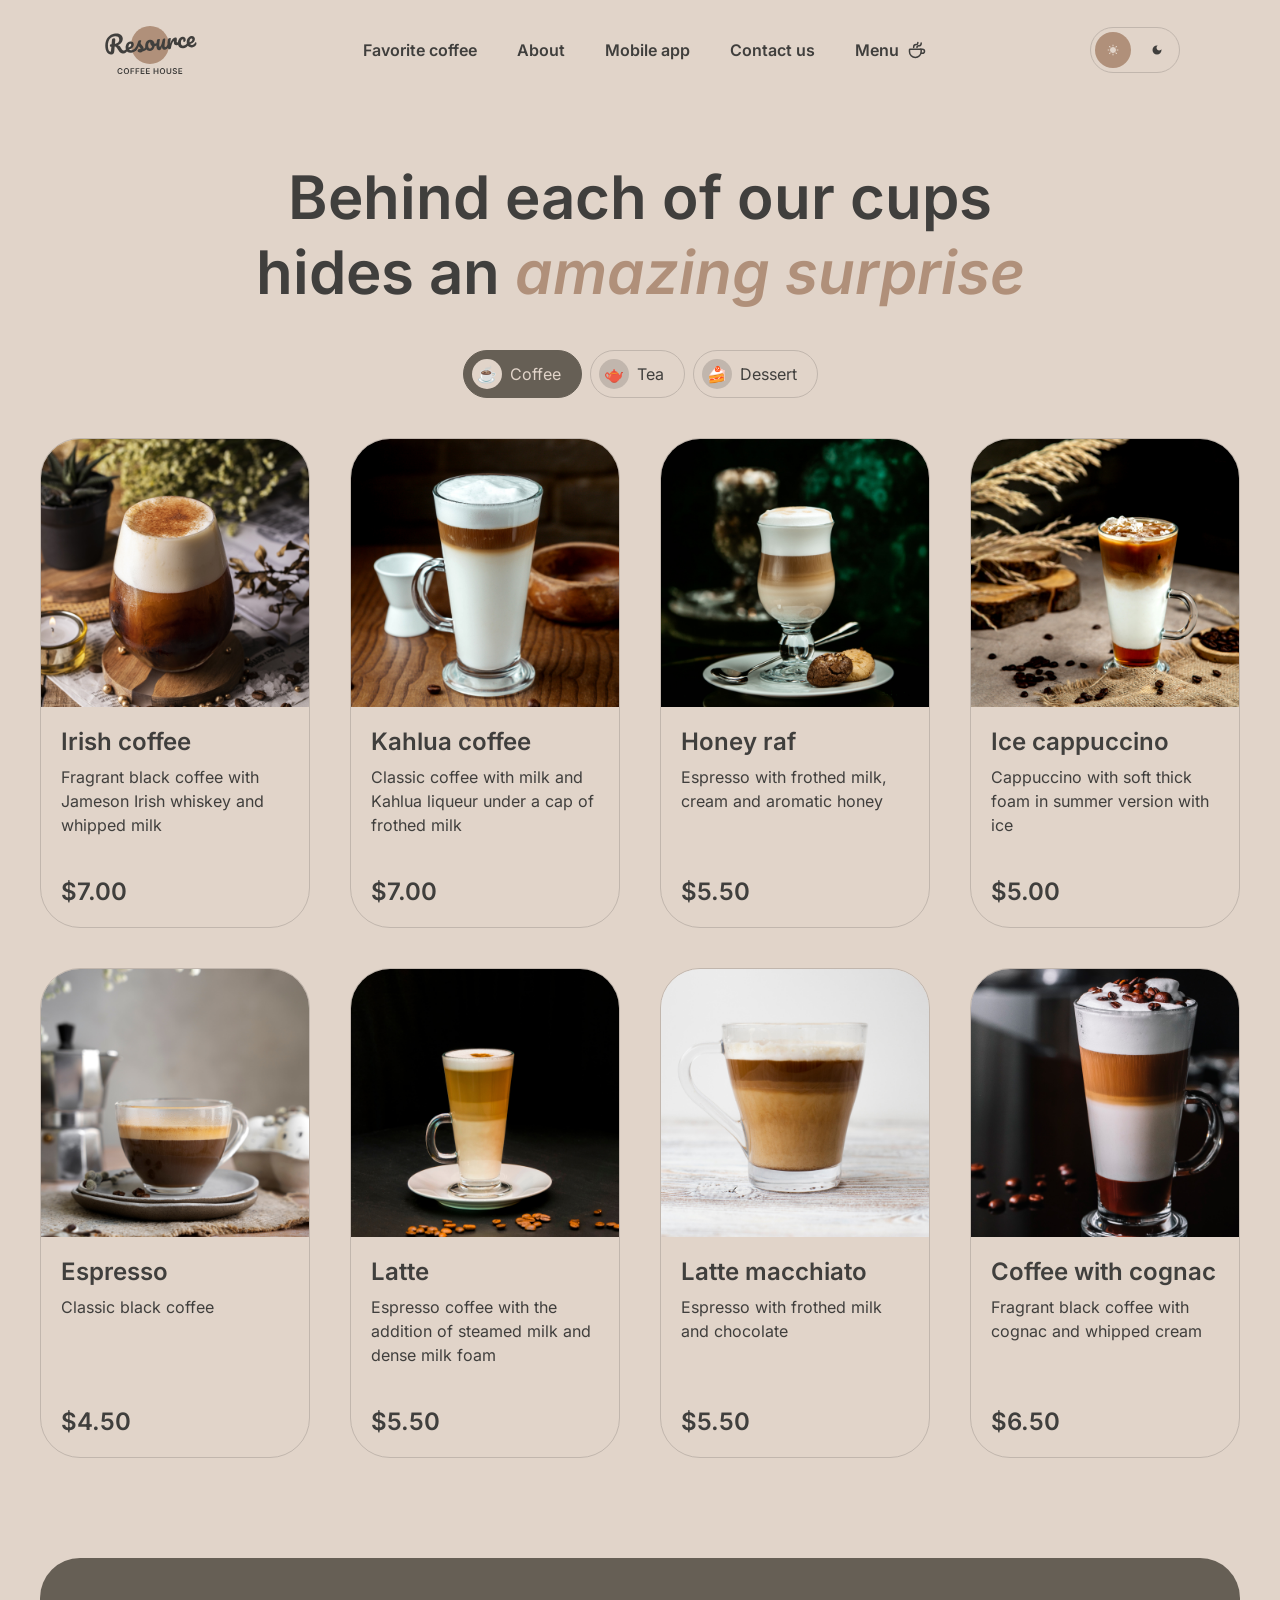
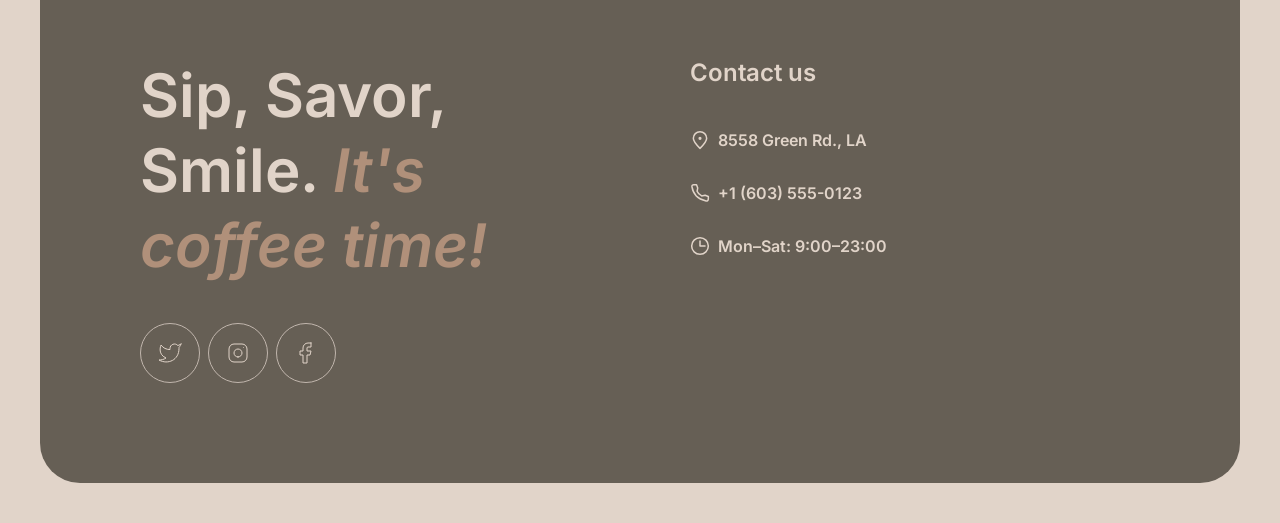
==== catalog.html @ 0e810f61 "feat: add coffee house landing page with light/dark theme Co-Authored-By: Claude Sonnet 5 <noreply@a" ====
<!DOCTYPE html>
<html lang="en" data-theme="light">
<head>
  <meta charset="UTF-8">
  <script>
    (function () {
      try {
        var t = localStorage.getItem("theme");
        if (t !== "light" && t !== "dark") {
          t = window.matchMedia("(prefers-color-scheme: dark)").matches ? "dark" : "light";
        }
        document.documentElement.setAttribute("data-theme", t);
      } catch (e) {}
    })();
  </script>
  <meta name="viewport" content="width=device-width, initial-scale=1">
  <title>Menu — Resource Coffee House</title>
  <meta name="description" content="Browse Resource Coffee House's menu: coffee, tea and desserts.">
  <link rel="icon" type="image/svg+xml" href="assets/icons/logo.svg">
  <link rel="stylesheet" href="css/vendor/modern-normalize.css">
  <link rel="stylesheet" href="css/tokens.css">
  <link rel="stylesheet" href="css/base.css">
  <link rel="stylesheet" href="css/layout.css">
  <link rel="stylesheet" href="css/header.css">
  <link rel="stylesheet" href="css/footer.css">
  <link rel="stylesheet" href="css/catalog.css">
</head>
<body>
  <!-- SHARED HEADER — keep in sync with index.html -->
  <header class="site-header">
    <div class="container header-row">
      <a href="index.html" class="logo">
        <img src="assets/icons/logo.svg" alt="Resource" width="100" height="60">
      </a>

      <nav class="primary-nav" aria-label="Primary">
        <ul class="primary-nav__list">
          <li><a href="index.html#favorite-coffee" class="nav-link">Favorite coffee</a></li>
          <li><a href="index.html#about" class="nav-link">About</a></li>
          <li><a href="index.html#mobile-app" class="nav-link">Mobile app</a></li>
          <li><a href="index.html#contact" class="nav-link">Contact us</a></li>
          <li>
            <a href="catalog.html" class="nav-link">
              Menu
              <svg class="nav-link__icon" viewBox="0 0 20 20" fill="none" aria-hidden="true">
                <path d="M14.1667 9.76667V11.6667C14.1667 14.8883 11.555 17.5 8.33333 17.5C5.11167 17.5 2.5 14.8883 2.5 11.6667V9.76667C2.5 9.4353 2.76863 9.16667 3.1 9.16667H13.5667C13.898 9.16667 14.1667 9.4353 14.1667 9.76667Z" stroke="currentColor" stroke-width="1.5" stroke-linecap="round" stroke-linejoin="round"/>
                <path d="M10 7.5C10 6.66667 10.5952 5.83333 11.7857 5.83333C13.1007 5.83333 14.1667 4.76734 14.1667 3.45238V2.91667" stroke="currentColor" stroke-width="1.5" stroke-linecap="round" stroke-linejoin="round"/>
                <path d="M6.66667 7.5V7.08333C6.66667 5.70262 7.78595 4.58333 9.16667 4.58333C10.0871 4.58333 10.8333 3.83714 10.8333 2.91667V2.5" stroke="currentColor" stroke-width="1.5" stroke-linecap="round" stroke-linejoin="round"/>
                <path d="M13.3333 9.16667H15.4167C16.5673 9.16667 17.5 10.0994 17.5 11.25C17.5 12.4006 16.5673 13.3333 15.4167 13.3333H14.1667" stroke="currentColor" stroke-width="1.5" stroke-linecap="round" stroke-linejoin="round"/>
              </svg>
            </a>
          </li>
        </ul>
      </nav>

      <div class="header-actions">
        <button type="button" id="theme-toggle" class="theme-toggle" aria-pressed="false" aria-label="Switch to dark theme">
          <span class="theme-toggle__icon theme-toggle__icon--sun" aria-hidden="true">
            <svg viewBox="0 0 36 36" fill="none"><path d="M17 10V8C17 7.45 17.45 7 18 7C18.55 7 19 7.45 19 8V10C19 10.55 18.55 11 18 11C17.45 11 17 10.55 17 10ZM24.36 13.05L25.77 11.63C26.16 11.24 26.16 10.61 25.77 10.22C25.38 9.83 24.75 9.83 24.36 10.22L22.95 11.64C22.56 12.03 22.56 12.66 22.95 13.05C23.34 13.44 23.97 13.44 24.36 13.05ZM28 17H26C25.45 17 25 17.45 25 18C25 18.55 25.45 19 26 19H28C28.55 19 29 18.55 29 18C29 17.45 28.55 17 28 17ZM18 25C17.45 25 17 25.45 17 26V28C17 28.55 17.45 29 18 29C18.55 29 19 28.55 19 28V26C19 25.45 18.55 25 18 25ZM11.64 13.05L10.22 11.64C9.83 11.25 9.83 10.61 10.22 10.23C10.61 9.85 11.25 9.84 11.63 10.23L13.04 11.64C13.43 12.03 13.43 12.67 13.04 13.05C12.65 13.43 12.02 13.44 11.64 13.05ZM22.95 22.95C22.56 23.34 22.56 23.98 22.95 24.36L24.36 25.77C24.75 26.16 25.39 26.16 25.77 25.77C26.16 25.38 26.16 24.74 25.77 24.36L24.36 22.95C23.98 22.56 23.34 22.56 22.95 22.95ZM8 19H10C10.55 19 11 18.55 11 18C11 17.45 10.55 17 10 17H8C7.45 17 7 17.45 7 18C7 18.55 7.45 19 8 19ZM11.64 25.78L13.05 24.37C13.44 23.98 13.44 23.34 13.05 22.96C12.66 22.58 12.02 22.57 11.64 22.96L10.23 24.37C9.84 24.76 9.84 25.4 10.23 25.78C10.61 26.17 11.25 26.17 11.64 25.78ZM18 12C14.69 12 12 14.69 12 18C12 21.31 14.69 24 18 24C21.31 24 24 21.31 24 18C24 14.69 21.31 12 18 12Z" fill="currentColor"/></svg>
          </span>
          <span class="theme-toggle__icon theme-toggle__icon--moon" aria-hidden="true">
            <svg viewBox="0 0 36 36" fill="none"><path d="M18 9C13.03 9 9 13.03 9 18C9 22.97 13.03 27 18 27C22.97 27 27 22.97 27 18C27 17.54 26.96 17.08 26.9 16.64C25.92 18.01 24.32 18.9 22.5 18.9C19.52 18.9 17.1 16.48 17.1 13.5C17.1 11.69 17.99 10.08 19.36 9.1C18.92 9.04 18.46 9 18 9Z" fill="currentColor"/></svg>
          </span>
        </button>

        <button type="button" class="burger-button" aria-label="Open menu">
          <svg viewBox="0 0 16 8" fill="none" aria-hidden="true">
            <path d="M0 1H16" stroke="currentColor" stroke-width="1.5"/>
            <path d="M0 7H16" stroke="currentColor" stroke-width="1.5"/>
          </svg>
        </button>
      </div>
    </div>
  </header>
  <!-- /SHARED HEADER -->

  <main>
    <section class="catalog-menu">
      <div class="catalog-menu__container">
        <div class="catalog-offer">
          <h1 class="catalog-offer__heading">Behind each of our cups hides an <span class="accent">amazing surprise</span></h1>

          <div class="tabs" role="tablist" aria-label="Menu categories">
            <button type="button" class="tab is-active" data-category="coffee">
              <span class="tab__icon" aria-hidden="true">☕</span>
              Coffee
            </button>
            <button type="button" class="tab" data-category="tea">
              <span class="tab__icon" aria-hidden="true">🫖</span>
              Tea
            </button>
            <button type="button" class="tab" data-category="dessert">
              <span class="tab__icon" aria-hidden="true">🍰</span>
              Dessert
            </button>
          </div>
        </div>

        <section class="category-panel" id="category-coffee" data-has-more>
          <h2 class="visually-hidden">Coffee menu</h2>
          <div class="category-grid">
            <article class="product-card">
              <img src="assets/images/catalog/coffee/irish-coffee.jpg" alt="Irish coffee in a glass mug topped with whipped cream" class="product-card__image">
              <div class="product-card__body">
                <div>
                  <h3 class="product-card__title">Irish coffee</h3>
                  <p class="product-card__description">Fragrant black coffee with Jameson Irish whiskey and whipped milk</p>
                </div>
                <p class="product-card__price">$7.00</p>
              </div>
            </article>
            <article class="product-card">
              <img src="assets/images/catalog/coffee/kahlua-coffee.jpg" alt="Kahlua coffee in a tall glass with frothed milk" class="product-card__image">
              <div class="product-card__body">
                <div>
                  <h3 class="product-card__title">Kahlua coffee</h3>
                  <p class="product-card__description">Classic coffee with milk and Kahlua liqueur under a cap of frothed milk</p>
                </div>
                <p class="product-card__price">$7.00</p>
              </div>
            </article>
            <article class="product-card">
              <img src="assets/images/catalog/coffee/honey-raf.jpg" alt="Honey raf coffee in a glass cup" class="product-card__image">
              <div class="product-card__body">
                <div>
                  <h3 class="product-card__title">Honey raf</h3>
                  <p class="product-card__description">Espresso with frothed milk, cream and aromatic honey</p>
                </div>
                <p class="product-card__price">$5.50</p>
              </div>
            </article>
            <article class="product-card">
              <img src="assets/images/catalog/coffee/ice-cappuccino.jpg" alt="Ice cappuccino layered in a glass mug" class="product-card__image">
              <div class="product-card__body">
                <div>
                  <h3 class="product-card__title">Ice cappuccino</h3>
                  <p class="product-card__description">Cappuccino with soft thick foam in summer version with ice</p>
                </div>
                <p class="product-card__price">$5.00</p>
              </div>
            </article>
            <article class="product-card">
              <img src="assets/images/catalog/coffee/espresso.jpg" alt="Espresso in a small cup on a saucer" class="product-card__image">
              <div class="product-card__body">
                <div>
                  <h3 class="product-card__title">Espresso</h3>
                  <p class="product-card__description">Classic black coffee</p>
                </div>
                <p class="product-card__price">$4.50</p>
              </div>
            </article>
            <article class="product-card">
              <img src="assets/images/catalog/coffee/latte.jpg" alt="Latte in a glass cup with layered milk foam" class="product-card__image">
              <div class="product-card__body">
                <div>
                  <h3 class="product-card__title">Latte</h3>
                  <p class="product-card__description">Espresso coffee with the addition of steamed milk and dense milk foam</p>
                </div>
                <p class="product-card__price">$5.50</p>
              </div>
            </article>
            <article class="product-card">
              <img src="assets/images/catalog/coffee/latte-macchiato.jpg" alt="Latte macchiato in a tall glass with caramel drizzle" class="product-card__image">
              <div class="product-card__body">
                <div>
                  <h3 class="product-card__title">Latte macchiato</h3>
                  <p class="product-card__description">Espresso with frothed milk and chocolate</p>
                </div>
                <p class="product-card__price">$5.50</p>
              </div>
            </article>
            <article class="product-card">
              <img src="assets/images/catalog/coffee/coffee-with-cognac.jpg" alt="Coffee with cognac topped with whipped cream and coffee beans" class="product-card__image">
              <div class="product-card__body">
                <div>
                  <h3 class="product-card__title">Coffee with cognac</h3>
                  <p class="product-card__description">Fragrant black coffee with cognac and whipped cream</p>
                </div>
                <p class="product-card__price">$6.50</p>
              </div>
            </article>
          </div>
          <button type="button" class="show-more" aria-label="Show more coffee items">
            <svg viewBox="0 0 24 24" fill="none" aria-hidden="true">
              <path d="M4 12a8 8 0 1 1 2.34 5.66M4 12v5M4 12h5" stroke="currentColor" stroke-width="1.5" stroke-linecap="round" stroke-linejoin="round"/>
            </svg>
          </button>
        </section>

        <section class="category-panel" id="category-tea" hidden>
          <h2 class="visually-hidden">Tea menu</h2>
          <div class="category-grid">
            <article class="product-card">
              <img src="assets/images/catalog/tea/moroccan.jpg" alt="Moroccan tea in a glass cup with mint leaves" class="product-card__image">
              <div class="product-card__body">
                <div>
                  <h3 class="product-card__title">Moroccan</h3>
                  <p class="product-card__description">Fragrant black tea with the addition of tangerine, cinnamon, honey, lemon and mint</p>
                </div>
                <p class="product-card__price">$4.50</p>
              </div>
            </article>
            <article class="product-card">
              <img src="assets/images/catalog/tea/ginger.jpg" alt="Ginger tea in a glass cup with lemon slices" class="product-card__image">
              <div class="product-card__body">
                <div>
                  <h3 class="product-card__title">Ginger</h3>
                  <p class="product-card__description">Original black tea with fresh ginger, lemon and honey</p>
                </div>
                <p class="product-card__price">$5.00</p>
              </div>
            </article>
            <article class="product-card">
              <img src="assets/images/catalog/tea/cranberry.jpg" alt="Cranberry tea in a glass cup with fresh cranberries" class="product-card__image">
              <div class="product-card__body">
                <div>
                  <h3 class="product-card__title">Cranberry</h3>
                  <p class="product-card__description">Invigorating black tea with cranberry and honey</p>
                </div>
                <p class="product-card__price">$5.00</p>
              </div>
            </article>
            <article class="product-card">
              <img src="assets/images/catalog/tea/sea-buckthorn.jpg" alt="Sea buckthorn tea in a glass cup" class="product-card__image">
              <div class="product-card__body">
                <div>
                  <h3 class="product-card__title">Sea buckthorn</h3>
                  <p class="product-card__description">Toning sweet black tea with sea buckthorn, fresh thyme and cinnamon</p>
                </div>
                <p class="product-card__price">$5.50</p>
              </div>
            </article>
          </div>
        </section>

        <section class="category-panel" id="category-dessert" hidden data-has-more>
          <h2 class="visually-hidden">Dessert menu</h2>
          <div class="category-grid">
            <article class="product-card">
              <img src="assets/images/catalog/dessert/marble-cheesecake.jpg" alt="Slice of marble cheesecake on a plate" class="product-card__image">
              <div class="product-card__body">
                <div>
                  <h3 class="product-card__title">Marble cheesecake</h3>
                  <p class="product-card__description">Philadelphia cheese with lemon zest on a light sponge cake and red currant jam</p>
                </div>
                <p class="product-card__price">$3.50</p>
              </div>
            </article>
            <article class="product-card">
              <img src="assets/images/catalog/dessert/red-velvet.jpg" alt="Slice of red velvet layer cake" class="product-card__image">
              <div class="product-card__body">
                <div>
                  <h3 class="product-card__title">Red velvet</h3>
                  <p class="product-card__description">Layer cake with cream cheese frosting</p>
                </div>
                <p class="product-card__price">$4.00</p>
              </div>
            </article>
            <article class="product-card">
              <img src="assets/images/catalog/dessert/cheesecakes.jpg" alt="Cottage cheese pancakes with berries" class="product-card__image">
              <div class="product-card__body">
                <div>
                  <h3 class="product-card__title">Cheesecakes</h3>
                  <p class="product-card__description">Soft cottage cheese pancakes with sour cream and fresh berries and sprinkled with powdered sugar</p>
                </div>
                <p class="product-card__price">$4.50</p>
              </div>
            </article>
            <article class="product-card">
              <img src="assets/images/catalog/dessert/creme-brulee.jpg" alt="Creme brulee in a caramel basket with wild berries" class="product-card__image">
              <div class="product-card__body">
                <div>
                  <h3 class="product-card__title">Creme brulee</h3>
                  <p class="product-card__description">Delicate creamy dessert in a caramel basket with wild berries</p>
                </div>
                <p class="product-card__price">$4.00</p>
              </div>
            </article>
            <article class="product-card">
              <img src="assets/images/catalog/dessert/pancakes.jpg" alt="Pancakes with strawberry jam and fresh strawberries" class="product-card__image">
              <div class="product-card__body">
                <div>
                  <h3 class="product-card__title">Pancakes</h3>
                  <p class="product-card__description">Tender pancakes with strawberry jam and fresh strawberries</p>
                </div>
                <p class="product-card__price">$4.50</p>
              </div>
            </article>
            <article class="product-card">
              <img src="assets/images/catalog/dessert/honey-cake.jpg" alt="Slice of honey cake with custard layers" class="product-card__image">
              <div class="product-card__body">
                <div>
                  <h3 class="product-card__title">Honey cake</h3>
                  <p class="product-card__description">Classic honey cake with delicate custard</p>
                </div>
                <p class="product-card__price">$4.50</p>
              </div>
            </article>
            <article class="product-card">
              <img src="assets/images/catalog/dessert/chocolate-cake.jpg" alt="Slice of chocolate cake with nuts and dried apricots" class="product-card__image">
              <div class="product-card__body">
                <div>
                  <h3 class="product-card__title">Chocolate cake</h3>
                  <p class="product-card__description">Cake with hot chocolate filling and nuts with dried apricots</p>
                </div>
                <p class="product-card__price">$5.50</p>
              </div>
            </article>
            <article class="product-card">
              <img src="assets/images/catalog/dessert/black-forest.jpg" alt="Slice of Black Forest cake with cherries" class="product-card__image">
              <div class="product-card__body">
                <div>
                  <h3 class="product-card__title">Black forest</h3>
                  <p class="product-card__description">A combination of thin sponge cake with cherry jam and light chocolate mousse</p>
                </div>
                <p class="product-card__price">$6.50</p>
              </div>
            </article>
          </div>
          <button type="button" class="show-more" aria-label="Show more dessert items">
            <svg viewBox="0 0 24 24" fill="none" aria-hidden="true">
              <path d="M4 12a8 8 0 1 1 2.34 5.66M4 12v5M4 12h5" stroke="currentColor" stroke-width="1.5" stroke-linecap="round" stroke-linejoin="round"/>
            </svg>
          </button>
        </section>
      </div>
    </section>
  </main>

  <!-- SHARED FOOTER — keep in sync with index.html -->
  <footer class="site-footer" id="contact">
    <div class="footer-card">
      <div class="footer-offer">
        <h2 class="footer-heading">Sip, Savor, Smile. <span class="accent">It's coffee time!</span></h2>
        <div class="footer-socials">
          <a href="https://twitter.com/" target="_blank" rel="noopener noreferrer" class="social-icon" aria-label="Twitter (opens in a new tab)">
            <img src="assets/icons/social/twitter.svg" alt="" aria-hidden="true">
          </a>
          <a href="https://instagram.com/" target="_blank" rel="noopener noreferrer" class="social-icon" aria-label="Instagram (opens in a new tab)">
            <img src="assets/icons/social/instagram.svg" alt="" aria-hidden="true">
          </a>
          <a href="https://facebook.com/" target="_blank" rel="noopener noreferrer" class="social-icon" aria-label="Facebook (opens in a new tab)">
            <img src="assets/icons/social/facebook.svg" alt="" aria-hidden="true">
          </a>
        </div>
      </div>
      <div class="footer-contacts">
        <h3 class="footer-subheading">Contact us</h3>
        <div class="contact-list">
          <a href="https://www.google.com/maps/search/?api=1&query=8558+Green+Rd,+Los+Angeles,+CA" target="_blank" rel="noopener noreferrer" class="contact-link" aria-label="8558 Green Rd., LA (opens in a map in a new tab)">
            <img src="assets/icons/contact/pin.svg" alt="" aria-hidden="true">
            8558 Green Rd., LA
          </a>
          <a href="tel:+16035550123" class="contact-link">
            <img src="assets/icons/contact/phone.svg" alt="" aria-hidden="true">
            +1 (603) 555-0123
          </a>
          <span class="contact-link">
            <img src="assets/icons/contact/clock.svg" alt="" aria-hidden="true">
            Mon–Sat: 9:00–23:00
          </span>
        </div>
      </div>
    </div>
  </footer>
  <!-- /SHARED FOOTER -->

  <script src="js/theme-toggle.js" defer></script>
</body>
</html>
---- css/tokens.css ----
/* Design tokens pulled from Figma "Colors", "Colors [Dark]", "Typography", "Links & Buttons" pages */

:root,
[data-theme="light"] {
  --color-bg-page: #e1d4c9;
  --color-bg-surface: #665f55;
  --color-bg-overlay: rgba(64, 63, 61, 0.8);
  --color-text-primary: #403f3d;
  --color-text-inverse: #e1d4c9;
  --color-text-accent: #b0907a;
  --color-border-primary: #c1b6ad;
  --color-border-inverse: #665f55;
}

[data-theme="dark"] {
  --color-bg-page: #292826;
  --color-bg-surface: #403f3d;
  --color-bg-overlay: rgba(41, 40, 38, 0.8);
  --color-text-primary: #e1d4c9;
  --color-text-inverse: #e1d4c9;
  --color-text-accent: #b0907a;
  --color-border-primary: #665f55;
  --color-border-inverse: #c1b6ad;
}

:root {
  /* theme-invariant */
  --color-focus-ring: #b0907a;

  /* type */
  --font-family: "Inter", sans-serif;
  --fs-h1: 72px;
  --lh-h1: 1.05;
  --fs-h2: 60px;
  --lh-h2: 1.25;
  --fs-h3: 24px;
  --lh-h3: 1.25;
  --fs-body: 16px;
  --lh-body: 1.5;
  --fs-caption: 10px;
  --lh-caption: 1.4;
  --fs-action: 16px;
  --lh-action: 1.5;
  --fw-regular: 400;
  --fw-semibold: 600;

  /* spacing */
  --space-2xs: 8px;
  --space-xs: 20px;
  --space-sm: 40px;
  --space-md: 60px;
  --space-lg: 100px;

  /* radius */
  --radius-card: 40px;
  --radius-photo: 20px;
  --radius-pill: 999px;

  /* motion */
  --transition-fast: 150ms ease;
  --transition-theme: 200ms ease-out;
}
---- css/base.css ----
@font-face {
  font-family: "Inter";
  font-style: normal;
  font-weight: 400;
  font-display: swap;
  src: url("../assets/fonts/Inter-Regular.woff2") format("woff2");
}

@font-face {
  font-family: "Inter";
  font-style: normal;
  font-weight: 600;
  font-display: swap;
  src: url("../assets/fonts/Inter-SemiBold.woff2") format("woff2");
}

@font-face {
  font-family: "Inter";
  font-style: italic;
  font-weight: 600;
  font-display: swap;
  src: url("../assets/fonts/Inter-SemiBoldItalic.woff2") format("woff2");
}

*,
*::before,
*::after {
  box-sizing: border-box;
}

html {
  scroll-behavior: smooth;
  scroll-padding-top: 100px;
}

body {
  font-family: var(--font-family);
  font-size: var(--fs-body);
  line-height: var(--lh-body);
  font-weight: var(--fw-regular);
  color: var(--color-text-primary);
  background-color: var(--color-bg-page);
}

img {
  display: block;
  max-width: 100%;
}

a {
  color: inherit;
  text-decoration: none;
}

button {
  font: inherit;
  color: inherit;
  background: none;
  border: none;
  cursor: pointer;
  padding: 0;
}

h1,
h2,
h3 {
  font-weight: var(--fw-semibold);
  margin: 0;
}

h1 {
  font-size: var(--fs-h1);
  line-height: var(--lh-h1);
}

h2 {
  font-size: var(--fs-h2);
  line-height: var(--lh-h2);
}

h3 {
  font-size: var(--fs-h3);
  line-height: var(--lh-h3);
}

p {
  margin: 0;
}

ul {
  margin: 0;
  padding: 0;
  list-style: none;
}

.accent {
  font-style: italic;
  color: var(--color-text-accent);
}

.visually-hidden {
  position: absolute;
  width: 1px;
  height: 1px;
  padding: 0;
  margin: -1px;
  overflow: hidden;
  clip: rect(0, 0, 0, 0);
  white-space: nowrap;
  border: 0;
}

:focus-visible {
  outline: 2px solid var(--color-focus-ring);
  outline-offset: 2px;
}

:focus:not(:focus-visible) {
  outline: none;
}
---- css/layout.css ----
.container {
  max-width: 1440px;
  margin-inline: auto;
  padding-inline: var(--space-lg);
}

@media (max-width: 768px) {
  .container {
    padding-inline: var(--space-sm);
  }
}

@media (max-width: 600px) {
  .container {
    padding-inline: var(--space-xs);
  }
}

main {
  display: block;
  overflow-x: clip;
}
---- css/header.css ----
.site-header {
  padding-block: var(--space-xs);
  background-color: var(--color-bg-page);
  position: sticky;
  top: 0;
  z-index: 10;
}

.header-row {
  display: flex;
  align-items: center;
  justify-content: space-between;
  gap: var(--space-xs);
}

.logo {
  display: block;
  flex-shrink: 0;
  width: 100px;
  height: 60px;
  transition: opacity var(--transition-fast);
}

.logo:hover {
  opacity: 0.8;
}

.primary-nav {
  flex: 1 0 0;
  display: flex;
  justify-content: center;
}

.primary-nav__list {
  display: flex;
  align-items: center;
  gap: var(--space-sm);
}

.nav-link {
  position: relative;
  display: inline-flex;
  align-items: center;
  gap: var(--space-2xs);
  font-size: var(--fs-action);
  line-height: var(--lh-action);
  font-weight: var(--fw-semibold);
  padding-block: var(--space-2xs);
}

.nav-link::after {
  content: "";
  position: absolute;
  left: 0;
  bottom: 0;
  width: 100%;
  height: 1px;
  background-color: currentColor;
  transform: scaleX(0);
  transform-origin: left;
  transition: transform var(--transition-fast);
}

.nav-link:hover::after,
.nav-link:focus-visible::after {
  transform: scaleX(1);
}

.nav-link__icon {
  width: 20px;
  height: 20px;
}

.header-actions {
  display: flex;
  align-items: center;
  gap: var(--space-xs);
  flex-shrink: 0;
}

.theme-toggle {
  display: flex;
  align-items: center;
  gap: var(--space-2xs);
  padding: 4px;
  border: 1px solid var(--color-border-primary);
  border-radius: var(--radius-pill);
}

.theme-toggle__icon {
  display: flex;
  align-items: center;
  justify-content: center;
  width: 36px;
  height: 36px;
  border-radius: 50%;
  color: var(--color-text-primary);
  transition: background-color var(--transition-theme), color var(--transition-theme);
}

.theme-toggle__icon svg {
  width: 18px;
  height: 18px;
}

.theme-toggle__icon--sun {
  background-color: var(--color-text-accent);
  color: var(--color-text-inverse);
}

[data-theme="dark"] .theme-toggle__icon--sun {
  background-color: transparent;
  color: var(--color-text-primary);
}

[data-theme="dark"] .theme-toggle__icon--moon {
  background-color: var(--color-text-accent);
  color: var(--color-bg-page);
}

.burger-button {
  display: none;
  align-items: center;
  justify-content: center;
  width: 44px;
  height: 44px;
  border: 1px solid var(--color-border-inverse);
  border-radius: 50%;
  flex-shrink: 0;
}

.burger-button svg {
  width: 16px;
  height: 8px;
}

@media (max-width: 768px) {
  .primary-nav {
    display: none;
  }

  .burger-button {
    display: flex;
  }
}
---- css/footer.css ----
.site-footer {
  padding-inline: var(--space-sm);
  padding-block: var(--space-sm);
}

.footer-card {
  max-width: 1360px;
  margin-inline: auto;
  background-color: var(--color-bg-surface);
  border-radius: var(--radius-card);
  padding: var(--space-lg);
  display: flex;
  gap: var(--space-lg);
  color: var(--color-text-inverse);
  transition: background-color var(--transition-theme);
}

.footer-offer,
.footer-contacts {
  flex: 1 0 0;
  min-width: 0;
  display: flex;
  flex-direction: column;
  gap: var(--space-sm);
}

.footer-heading {
  font-size: var(--fs-h2);
  line-height: var(--lh-h2);
  color: var(--color-text-inverse);
}

.footer-socials {
  display: flex;
  gap: var(--space-2xs);
}

.social-icon {
  display: flex;
  align-items: center;
  justify-content: center;
  width: 60px;
  height: 60px;
  border-radius: 50%;
  border: 1px solid var(--color-border-primary);
  transition: background-color var(--transition-fast), border-color var(--transition-fast);
}

.social-icon:hover,
.social-icon:focus-visible {
  background-color: rgba(225, 212, 201, 0.15);
  border-color: var(--color-text-inverse);
}

.social-icon img {
  width: 24px;
  height: 24px;
}

.footer-subheading {
  font-size: var(--fs-h3);
  line-height: var(--lh-h3);
}

.contact-list {
  display: flex;
  flex-direction: column;
  gap: var(--space-xs);
}

.contact-link {
  display: inline-flex;
  align-items: center;
  gap: var(--space-2xs);
  font-size: var(--fs-action);
  line-height: var(--lh-action);
  font-weight: var(--fw-semibold);
  padding-bottom: var(--space-2xs);
  border-bottom: 1px solid transparent;
  transition: border-color var(--transition-fast);
}

.contact-link:hover,
.contact-link:focus-visible {
  border-bottom-color: currentColor;
}

.contact-link img {
  width: 20px;
  height: 20px;
}

@media (max-width: 768px) {
  .site-footer {
    padding-inline: var(--space-xs);
  }

  .footer-card {
    padding: var(--space-sm);
    gap: var(--space-sm);
  }
}

@media (max-width: 600px) {
  .site-footer {
    padding-inline: var(--space-2xs);
  }

  .footer-card {
    flex-direction: column;
    padding: var(--space-xs);
  }

  .footer-heading {
    font-size: clamp(32px, 8vw, var(--fs-h2));
  }
}
---- css/catalog.css ----
.catalog-menu {
  padding-inline: var(--space-sm);
  padding-block: var(--space-md);
}

.catalog-menu__container {
  max-width: 1360px;
  margin-inline: auto;
  display: flex;
  flex-direction: column;
  gap: var(--space-sm);
}

.catalog-offer {
  display: flex;
  flex-direction: column;
  align-items: stretch;
  gap: var(--space-sm);
}

.catalog-offer__heading {
  max-width: 800px;
  margin-inline: auto;
  text-align: center;
  font-size: var(--fs-h2);
  line-height: var(--lh-h2);
}

.tabs {
  display: flex;
  gap: var(--space-2xs);
  flex-wrap: wrap;
  justify-content: center;
}

.tab {
  display: inline-flex;
  align-items: center;
  gap: var(--space-2xs);
  padding: var(--space-2xs) var(--space-xs) var(--space-2xs) var(--space-2xs);
  border-radius: var(--radius-pill);
  border: 1px solid var(--color-border-primary);
  color: var(--color-text-primary);
  transition: background-color var(--transition-fast), color var(--transition-fast), border-color var(--transition-fast);
}

.tab.is-active {
  background-color: var(--color-bg-surface);
  border-color: var(--color-bg-surface);
  color: var(--color-text-inverse);
}

.tab:hover,
.tab:focus-visible {
  border-color: var(--color-bg-surface);
}

.tab__icon {
  display: flex;
  align-items: center;
  justify-content: center;
  width: 30px;
  height: 30px;
  border-radius: 50%;
  background-color: var(--color-border-primary);
  font-size: var(--fs-action);
}

.tab.is-active .tab__icon {
  background-color: var(--color-bg-page);
}

.category-panel[hidden] {
  display: none;
}

.category-grid {
  display: grid;
  grid-template-columns: repeat(4, 1fr);
  gap: var(--space-sm);
}

.product-card {
  display: flex;
  flex-direction: column;
  border: 1px solid var(--color-border-primary);
  border-radius: var(--radius-card);
  overflow: hidden;
  transition: border-color var(--transition-fast), transform var(--transition-fast), box-shadow var(--transition-fast);
}

.product-card:hover,
.product-card:focus-within {
  border-color: var(--color-border-inverse);
  transform: translateY(-4px);
  box-shadow: 0 12px 24px rgba(64, 63, 61, 0.12);
}

.product-card__image {
  width: 100%;
  aspect-ratio: 1 / 1;
  object-fit: cover;
}

.product-card__body {
  flex: 1 0 0;
  display: flex;
  flex-direction: column;
  justify-content: space-between;
  gap: var(--space-sm);
  padding: var(--space-xs);
}

.product-card__title {
  font-size: var(--fs-h3);
  line-height: var(--lh-h3);
  margin-bottom: var(--space-2xs);
}

.product-card__description {
  font-size: var(--fs-body);
  line-height: var(--lh-body);
}

.product-card__price {
  font-size: var(--fs-h3);
  line-height: var(--lh-h3);
  font-weight: var(--fw-semibold);
}

.show-more {
  display: none;
  align-items: center;
  justify-content: center;
  width: 60px;
  height: 60px;
  margin-inline: auto;
  border-radius: 50%;
  border: 1px solid var(--color-border-inverse);
  color: var(--color-text-primary);
  transition: background-color var(--transition-fast), color var(--transition-fast);
}

.show-more:hover,
.show-more:focus-visible {
  background-color: var(--color-bg-surface);
  color: var(--color-text-inverse);
}

.show-more svg {
  width: 24px;
  height: 24px;
}

@media (max-width: 768px) {
  .catalog-menu {
    padding-inline: var(--space-xs);
  }

  .catalog-offer__heading {
    font-size: clamp(32px, 6vw, var(--fs-h2));
  }

  .category-grid {
    grid-template-columns: repeat(2, 1fr);
  }

  .category-panel .product-card:nth-of-type(n+5) {
    display: none;
  }

  .category-panel[data-has-more] .show-more {
    display: flex;
  }
}

@media (max-width: 600px) {
  .catalog-menu {
    padding-inline: var(--space-2xs);
  }

  .category-grid {
    grid-template-columns: 1fr;
  }
}
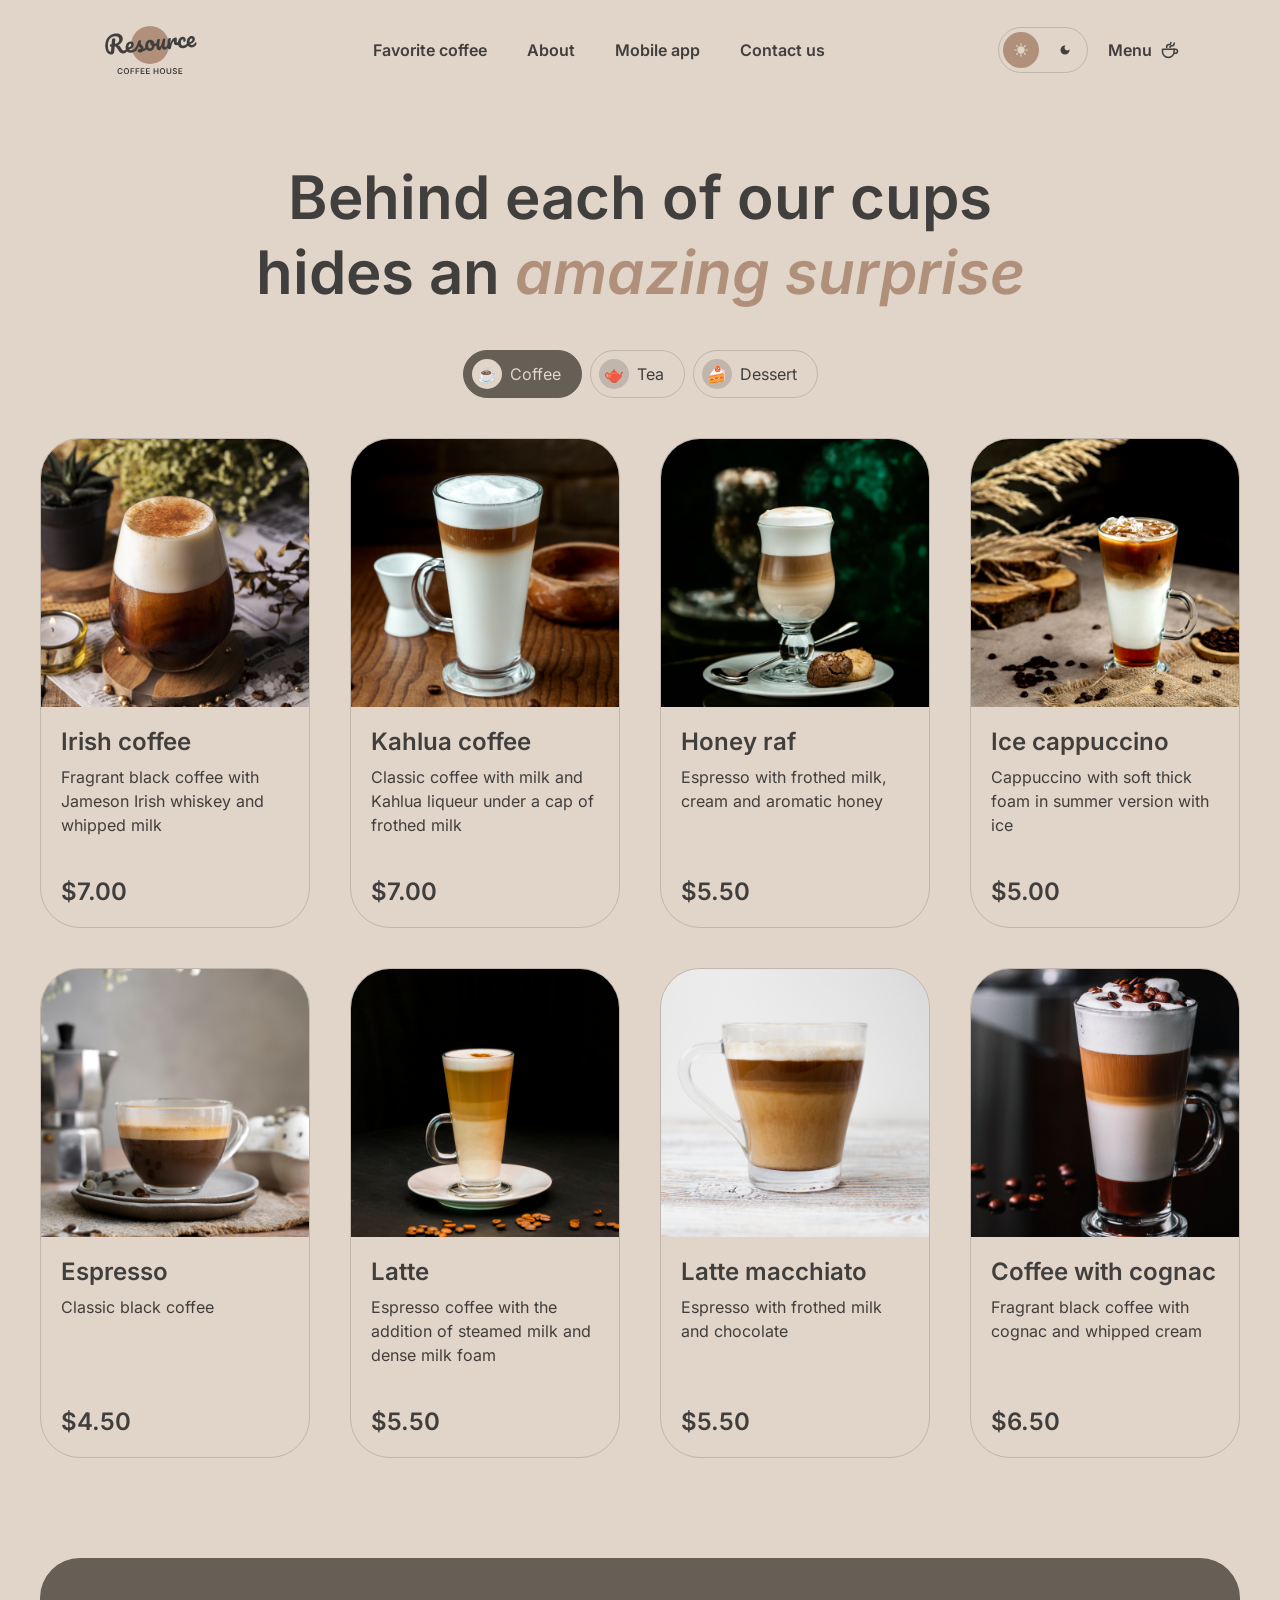
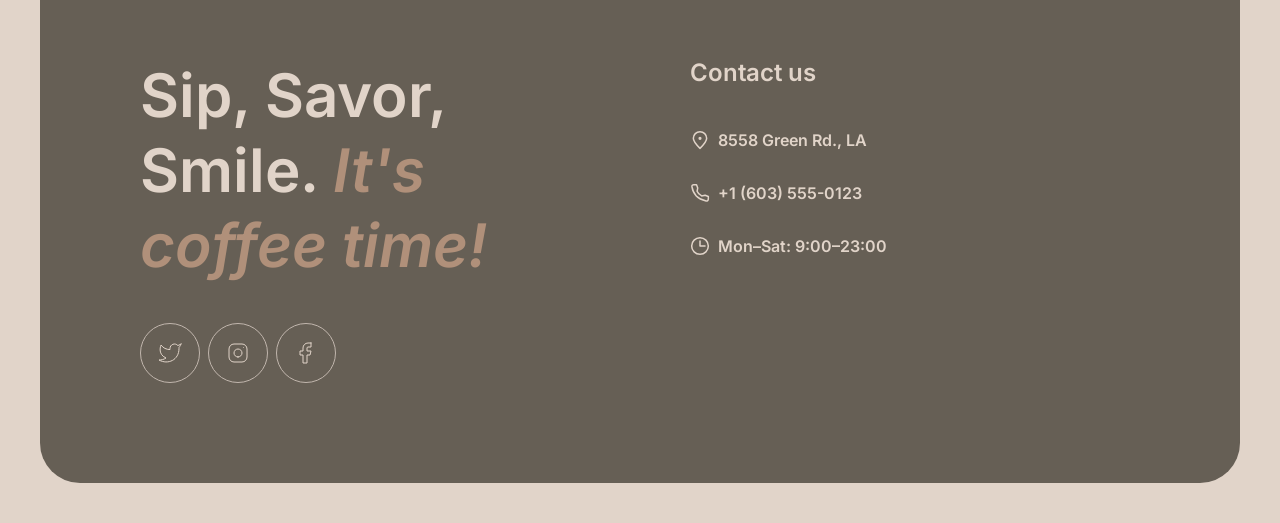
==== commit 92b580a3: "fix: correct header icons, mobile spacing and dark theme contrast - replace raster logo and app stor" ====
--- a/catalog.html
+++ b/catalog.html
@@ -29,8 +29,33 @@
   <!-- SHARED HEADER — keep in sync with index.html -->
   <header class="site-header">
     <div class="container header-row">
-      <a href="index.html" class="logo">
-        <img src="assets/icons/logo.svg" alt="Resource" width="100" height="60">
+      <a href="index.html" class="logo" aria-label="Resource — Coffee House">
+        <svg aria-hidden="true" width="100" height="60" viewBox="0 0 100 60" fill="none" xmlns="http://www.w3.org/2000/svg">
+          <path d="M69 25C69 35.4934 60.4934 44 50 44C39.5066 44 31 35.4934 31 25C31 14.5066 39.5066 6 50 6C60.4934 6 69 14.5066 69 25Z" fill="#B0907A"/>
+          <g>
+            <path d="M95.6783 22.2913C95.8855 22.2731 96.0533 22.3548 96.1816 22.5363C96.3258 22.7164 96.4126 22.9739 96.4419 23.3086C96.4921 23.8824 96.3998 24.3884 96.1651 24.8265C95.7788 25.5509 95.2357 26.1365 94.536 26.5831C93.8522 27.0284 93.0082 27.295 92.0041 27.3829C90.4739 27.5167 89.2467 27.1664 88.3225 26.3317C87.3968 25.4812 86.8656 24.2749 86.729 22.7128C86.6328 21.613 86.7746 20.5727 87.1546 19.5919C87.5332 18.5951 88.1045 17.7822 88.8686 17.1532C89.6486 16.5228 90.5566 16.1623 91.5927 16.0717C92.5171 15.9908 93.2827 16.2049 93.8894 16.714C94.4947 17.2071 94.8385 17.9238 94.9207 18.8642C95.017 19.964 94.7014 20.9473 93.9742 21.814C93.2615 22.6633 91.977 23.4021 90.1207 24.0303C90.5674 24.73 91.245 25.0401 92.1535 24.9606C92.807 24.9034 93.3278 24.7053 93.7157 24.3662C94.1195 24.0257 94.569 23.4724 95.0641 22.7064C95.2345 22.4505 95.4392 22.3122 95.6783 22.2913ZM91.3912 18.4503C90.8015 18.5019 90.3294 18.8885 89.9749 19.6101C89.6364 20.3304 89.5097 21.1766 89.5947 22.1489L89.5989 22.1968C90.5198 21.8913 91.2317 21.4918 91.7346 20.9981C92.2375 20.5043 92.4631 19.9626 92.4115 19.3729C92.385 19.07 92.2764 18.8386 92.0858 18.6786C91.9096 18.5013 91.6781 18.4252 91.3912 18.4503Z" fill="currentColor"/>
+            <path d="M83.2974 28.1446C81.7354 28.2813 80.4777 27.9496 79.5243 27.1497C78.5855 26.3324 78.0527 25.1985 77.9258 23.748C77.8128 22.457 77.9688 21.303 78.3938 20.2861C78.8188 19.2692 79.4147 18.4622 80.1816 17.865C80.9485 17.2679 81.7782 16.9303 82.6708 16.8522C83.5475 16.7755 84.2479 16.9793 84.7721 17.4634C85.3108 17.9303 85.6157 18.5701 85.6869 19.383C85.7454 20.0524 85.6435 20.6315 85.3811 21.1203C85.1347 21.6076 84.7723 21.8722 84.2942 21.914C83.9913 21.9405 83.738 21.8904 83.5342 21.7637C83.3463 21.6356 83.2412 21.444 83.2189 21.189C83.2091 21.0774 83.2139 20.9485 83.2332 20.8023C83.2525 20.656 83.2674 20.5503 83.2778 20.4852C83.3365 20.2391 83.3569 20.0125 83.3387 19.8053C83.3206 19.5981 83.2509 19.4435 83.1295 19.3417C83.0241 19.2385 82.8758 19.1953 82.6845 19.212C82.3179 19.2441 81.9899 19.4414 81.7004 19.8041C81.4095 20.1507 81.1928 20.6114 81.0504 21.186C80.9079 21.7606 80.866 22.3826 80.9245 23.052C81.0863 24.901 81.9721 25.755 83.5819 25.6142C84.2354 25.557 84.9179 25.2805 85.6294 24.7846C86.3555 24.2713 87.0467 23.5443 87.7032 22.6035C87.875 22.3636 88.0804 22.2332 88.3195 22.2123C88.5267 22.1942 88.6944 22.2759 88.8227 22.4574C88.967 22.6375 89.0538 22.8949 89.083 23.2296C89.136 23.8353 89.0278 24.3427 88.7585 24.7517C88.0902 25.7417 87.2524 26.5378 86.245 27.1399C85.2522 27.7246 84.2697 28.0595 83.2974 28.1446Z" fill="currentColor"/>
+            <path d="M69.548 29.3475C68.9424 29.4005 68.4841 29.1194 68.1733 28.5041C67.8784 27.8875 67.6696 26.8778 67.5469 25.4752C67.3656 23.4031 67.4883 21.4088 67.9149 19.4923C68.0179 19.0176 68.2197 18.6626 68.5204 18.4275C68.8356 18.1751 69.2881 18.0231 69.8778 17.9715C70.1966 17.9436 70.4232 17.9639 70.5577 18.0325C70.6922 18.101 70.7692 18.2468 70.7887 18.47C70.811 18.725 70.7417 19.3093 70.5807 20.2228C70.4771 20.8743 70.3984 21.4433 70.3446 21.9299C70.2908 22.4164 70.2627 23.0131 70.2603 23.72C70.6663 22.3032 71.1585 21.1359 71.7367 20.218C72.3149 19.3001 72.8988 18.6307 73.4883 18.2097C74.0938 17.7873 74.6595 17.5531 75.1855 17.5071C76.2216 17.4165 76.7849 17.8892 76.8756 18.9252C76.8937 19.1324 76.8659 19.6408 76.7922 20.4503C76.7204 21.099 76.6915 21.5031 76.7055 21.6625C76.7543 22.2203 76.9779 22.4818 77.3764 22.447C77.8227 22.4079 78.3658 22.0071 79.0058 21.2444C79.1949 21.019 79.401 20.8966 79.6241 20.8771C79.8313 20.859 79.9991 20.9407 80.1274 21.1222C80.2703 21.2863 80.3549 21.5198 80.3814 21.8227C80.433 22.4124 80.3141 22.8886 80.0246 23.2512C79.6187 23.7525 79.1276 24.197 78.5512 24.5847C77.9893 24.9551 77.3737 25.1696 76.7042 25.2281C75.8595 25.302 75.1951 25.1433 74.7112 24.752C74.2432 24.3593 73.9771 23.7964 73.9129 23.0632C73.892 22.8241 73.895 22.5829 73.9219 22.3396C73.9259 22.0181 73.923 21.8015 73.9132 21.6899C73.8909 21.4349 73.7921 21.3151 73.6168 21.3304C73.3777 21.3513 73.0826 21.6502 72.7316 22.227C72.395 22.7864 72.0739 23.5212 71.768 24.4313C71.4622 25.3414 71.2322 26.2931 71.0782 27.2863C70.9684 28.0508 70.8058 28.579 70.5905 28.8708C70.3896 29.1454 70.0422 29.3043 69.548 29.3475Z" fill="currentColor"/>
+            <path d="M59.2455 30.2489C58.5282 30.3116 57.9099 30.0365 57.3905 29.4234C56.8856 28.793 56.5899 27.9837 56.5035 26.9955C56.3989 25.8 56.3831 24.7012 56.456 23.6991C56.5275 22.681 56.6978 21.598 56.9668 20.4502C57.0843 19.9581 57.2775 19.5959 57.5463 19.3635C57.815 19.1312 58.2602 18.9879 58.8819 18.9335C59.2325 18.9028 59.4765 18.9377 59.6138 19.0381C59.767 19.1371 59.8534 19.2982 59.8729 19.5214C59.884 19.6489 59.834 20.0869 59.7228 20.8354C59.615 21.4391 59.5342 21.9843 59.4804 22.4708C59.3081 24.1723 59.2463 25.302 59.2951 25.8598C59.3244 26.1946 59.3852 26.4302 59.4774 26.5666C59.5683 26.6872 59.7014 26.7398 59.8767 26.7244C60.1158 26.7035 60.3897 26.4386 60.6986 25.9298C61.0233 25.4195 61.3424 24.6608 61.6558 23.6537C61.9852 22.6452 62.2791 21.4149 62.5375 19.9628C62.6232 19.4735 62.7845 19.1141 63.0214 18.8845C63.2742 18.6536 63.6636 18.5152 64.1896 18.4691C64.5562 18.4371 64.8154 18.4626 64.9672 18.5457C65.1177 18.6128 65.2033 18.7659 65.2242 19.005C65.2591 19.4035 65.1554 20.5127 64.9131 22.3328C64.6453 24.412 64.5323 25.6907 64.5741 26.1689C64.6006 26.4718 64.6853 26.7053 64.8282 26.8694C64.9696 27.0177 65.144 27.0827 65.3512 27.0646C65.6699 27.0367 66.0278 26.8127 66.4247 26.3925C66.8361 25.955 67.3701 25.2658 68.0266 24.325C68.1983 24.0851 68.4037 23.9547 68.6428 23.9338C68.85 23.9157 69.0178 23.9974 69.1461 24.1789C69.2903 24.359 69.3771 24.6164 69.4064 24.9511C69.4622 25.5887 69.354 26.0961 69.0818 26.4732C68.4703 27.3779 67.7898 28.1361 67.0403 28.7478C66.3067 29.3581 65.4378 29.7071 64.4336 29.795C63.6686 29.8619 63.0769 29.6165 62.6587 29.0589C62.2565 28.4998 62.0086 27.6863 61.9152 26.6184C61.7391 27.7259 61.4058 28.5983 60.9155 29.2355C60.4238 29.8567 59.8671 30.1945 59.2455 30.2489Z" fill="currentColor"/>
+            <path d="M57.5607 22.8797C57.7679 22.8615 57.9363 22.9512 58.066 23.1486C58.1957 23.3461 58.2745 23.6042 58.3024 23.923C58.3693 24.6881 58.178 25.1626 57.7283 25.3464C56.8012 25.7648 55.766 26.0481 54.6225 26.1964C54.4368 27.5617 53.9332 28.6899 53.1118 29.5809C52.2889 30.456 51.3116 30.943 50.18 31.042C49.2236 31.1257 48.3825 30.9664 47.6567 30.5641C46.9468 30.1604 46.3831 29.5914 45.9655 28.857C45.5479 28.1226 45.3 27.3091 45.222 26.4165C45.116 25.2051 45.253 24.109 45.6329 23.1282C46.0115 22.1314 46.5842 21.3345 47.3511 20.7373C48.1166 20.1243 48.9934 19.7745 49.9816 19.6881C51.193 19.5821 52.2023 19.9194 53.0094 20.7C53.831 21.4633 54.3593 22.4531 54.5942 23.6692C55.3391 23.5559 56.2178 23.3184 57.2301 22.9568C57.3548 22.9137 57.465 22.888 57.5607 22.8797ZM50.1495 28.4909C50.6596 28.4463 51.0798 28.2008 51.4101 27.7543C51.7564 27.3064 51.9591 26.6864 52.0183 25.8942C51.4949 25.6027 51.074 25.1978 50.7556 24.6796C50.4532 24.16 50.2755 23.5973 50.2225 22.9917C50.2002 22.7366 50.2018 22.4795 50.2273 22.2203L50.1077 22.2308C49.4702 22.2865 48.9634 22.6441 48.5874 23.3033C48.226 23.9453 48.0941 24.8241 48.1917 25.9399C48.2684 26.8165 48.4943 27.4713 48.8695 27.9043C49.2606 28.3358 49.6873 28.5314 50.1495 28.4909Z" fill="currentColor"/>
+            <path d="M40.3097 32.4356C39.4808 32.5081 38.8265 32.3726 38.3468 32.0291C37.883 31.6842 37.6301 31.2727 37.5883 30.7945C37.552 30.3801 37.6721 30.0082 37.9484 29.6789C38.2248 29.3495 38.6578 29.1591 39.2476 29.1075C39.4548 29.0893 39.696 29.0923 39.9711 29.1164C40.2608 29.1232 40.4781 29.1283 40.6229 29.1317C40.5707 28.7187 40.4409 28.3365 40.2335 27.9853C40.0421 27.6326 39.8042 27.3001 39.5199 26.9877C39.2341 26.6593 38.9686 26.3774 38.7231 26.1419C38.3113 27.1255 37.8855 27.9498 37.4458 28.6146C37.022 29.2781 36.5476 29.9138 36.0226 30.5219C35.7608 30.8339 35.4705 31.0039 35.1517 31.0318C34.8967 31.0541 34.6818 30.9845 34.5071 30.8232C34.3309 30.6458 34.231 30.4217 34.2073 30.1507C34.1794 29.8319 34.2652 29.5273 34.4646 29.2368L34.742 28.8271C35.5238 27.6665 36.1072 26.7161 36.4921 25.9757C36.7227 25.4898 36.9877 24.8482 37.2874 24.0511C37.5857 23.238 37.8739 22.4017 38.152 21.5422C38.3935 20.8143 38.9924 20.4086 39.9488 20.3249C40.3951 20.2859 40.7094 20.2985 40.8917 20.3629C41.074 20.4272 41.1728 20.5471 41.1881 20.7224C41.1965 20.8181 41.1779 20.9723 41.1323 21.1851C41.0866 21.3978 41.0171 21.6127 40.9236 21.8297C40.6869 22.4286 40.586 22.9273 40.6209 23.3258C40.6418 23.5649 40.7445 23.8209 40.929 24.0938C41.1294 24.3654 41.4238 24.701 41.8121 25.1007C42.3807 25.7255 42.8135 26.2659 43.1103 26.7217C43.4217 27.1602 43.6018 27.6584 43.6507 28.2163C43.6646 28.3757 43.6682 28.6002 43.6614 28.8899C44.4159 28.5188 45.262 27.6337 46.1996 26.2346C46.3714 25.9947 46.5768 25.8643 46.8159 25.8434C47.0231 25.8253 47.1909 25.907 47.3192 26.0885C47.4634 26.2686 47.5502 26.526 47.5795 26.8607C47.6325 27.4664 47.5243 27.9738 47.2549 28.3828C46.5444 29.4408 45.8386 30.1851 45.1374 30.6159C44.4509 31.0293 43.575 31.2986 42.5099 31.4239C41.9197 32.0217 41.1863 32.3589 40.3097 32.4356Z" fill="currentColor"/>
+            <path d="M36.617 26.7357C36.8242 26.7176 36.9919 26.7993 37.1202 26.9808C37.2645 27.1609 37.3513 27.4183 37.3805 27.753C37.4363 28.3906 37.3281 28.898 37.056 29.2751C36.529 30.044 35.75 30.7786 34.7192 31.4792C33.7042 32.1783 32.5831 32.5815 31.3558 32.6889C29.6822 32.8353 28.3434 32.4947 27.3395 31.6671C26.3355 30.8394 25.7645 29.6366 25.6264 28.0586C25.5302 26.9588 25.6721 25.9185 26.0521 24.9377C26.4306 23.9409 27.002 23.128 27.766 22.499C28.5461 21.8686 29.4541 21.5081 30.4901 21.4175C31.4146 21.3366 32.1802 21.5507 32.7869 22.0597C33.3921 22.5529 33.7359 23.2696 33.8182 24.21C33.9144 25.3098 33.5989 26.2931 32.8717 27.1597C32.159 28.0091 30.8825 28.7472 29.0421 29.3739C29.5047 30.0723 30.2939 30.3726 31.4096 30.275C32.1269 30.2123 32.9182 29.8941 33.7835 29.3205C34.6633 28.7296 35.4024 27.9984 36.0007 27.1269C36.1725 26.887 36.3779 26.7566 36.617 26.7357ZM30.2887 23.7961C29.6989 23.8477 29.2268 24.2343 28.8724 24.9559C28.5339 25.6762 28.4071 26.5224 28.4922 27.4947L28.4964 27.5425C29.4173 27.2371 30.1292 26.8375 30.632 26.3438C31.1349 25.8501 31.3606 25.3084 31.309 24.7187C31.2825 24.4158 31.1739 24.1844 30.9832 24.0244C30.8071 23.8471 30.5756 23.771 30.2887 23.7961Z" fill="currentColor"/>
+            <path d="M27.6906 27.5167C27.8978 27.4985 28.0656 27.5802 28.1939 27.7617C28.3382 27.9418 28.4249 28.1993 28.4542 28.534C28.5086 29.1556 28.4004 29.663 28.1296 30.0561C27.4454 31.0475 26.7351 31.8324 25.9987 32.4107C25.261 32.9732 24.3581 33.3011 23.2902 33.3946C22.2541 33.4852 21.3451 33.2837 20.5631 32.7899C19.797 32.2948 19.028 31.3984 18.256 30.1008C17.6351 29.0629 17.151 28.3022 16.8035 27.8187C16.4547 27.3192 16.119 26.9711 15.7967 26.7745C15.4903 26.5764 15.1198 26.4723 14.6852 26.4621C14.6508 26.8024 14.5595 27.8705 14.4114 29.6662C14.3537 30.4743 14.3165 30.9674 14.3 31.1455C14.2256 32.1318 13.9724 32.9088 13.5402 33.4766C13.1067 34.0285 12.4038 34.347 11.4315 34.4321C10.3636 34.5255 9.38799 34.2976 8.50477 33.7485C7.63609 33.1821 6.9298 32.3605 6.38589 31.2838C5.84059 30.1912 5.50518 28.9276 5.37968 27.4931C5.1454 24.8153 5.40544 22.4637 6.15978 20.4383C6.93006 18.4114 8.10738 16.8147 9.69174 15.6482C11.2906 14.4643 13.1899 13.7762 15.3895 13.5838C16.9196 13.4499 18.223 13.5687 19.2994 13.9403C20.3759 14.3119 21.1968 14.8826 21.762 15.6522C22.3432 16.4205 22.6784 17.3147 22.7676 18.3348C22.8457 19.2274 22.7073 20.1229 22.3522 21.0212C22.0117 21.9022 21.4476 22.7065 20.66 23.4339C19.8724 24.1613 18.8869 24.7374 17.7034 25.1621C18.4866 25.3024 19.1057 25.5855 19.5605 26.0115C20.0154 26.4375 20.4891 27.0787 20.9816 27.935C21.5115 28.8523 22.0112 29.5153 22.4806 29.9239C22.966 30.3312 23.4955 30.5097 24.0693 30.4595C24.5794 30.4149 25.0509 30.205 25.4838 29.8298C25.9154 29.4387 26.4456 28.798 27.0744 27.9079C27.2461 27.668 27.4515 27.5376 27.6906 27.5167ZM11.3837 26.7269C10.8418 26.7743 10.4561 26.6796 10.2266 26.4427C10.013 26.2044 9.89225 25.9258 9.86436 25.6071C9.8309 25.2245 9.92394 24.9112 10.1435 24.6671C10.379 24.4217 10.6562 24.285 10.9749 24.2571L11.5727 24.2048C11.691 22.6205 11.8123 21.2527 11.9364 20.1015C12.053 19.0473 12.6771 18.4708 13.8088 18.3717C14.7173 18.2923 15.2071 18.659 15.2782 19.4719C15.2936 19.6472 15.2975 19.7834 15.2899 19.8804L14.9199 23.912C15.7764 23.7889 16.5393 23.5133 17.2085 23.0854C17.8937 22.656 18.4149 22.0965 18.7722 21.4067C19.1454 20.7155 19.2957 19.9556 19.2232 19.1267C19.1353 18.1226 18.7236 17.3636 17.988 16.8497C17.2524 16.3359 16.2232 16.1368 14.9002 16.2526C13.3382 16.3892 12.0016 16.8996 10.8904 17.7839C9.79381 18.6507 8.98568 19.8778 8.46605 21.4652C7.94503 23.0366 7.78003 24.9141 7.97108 27.0977C8.06033 28.1178 8.24063 28.9854 8.51198 29.7005C8.78334 30.4156 9.08648 30.9432 9.42139 31.2833C9.75631 31.6234 10.0592 31.7816 10.3302 31.7579C10.5374 31.7397 10.6957 31.6215 10.8051 31.4031C10.9304 31.1834 11.0127 30.8389 11.052 30.3697L11.3837 26.7269Z" fill="currentColor"/>
+          </g>
+          <g>
+            <path d="M78.4032 54V48.1818H82.1873V49.0654H79.4572V50.6449H81.9913V51.5284H79.4572V53.1165H82.21V54H78.4032Z" fill="currentColor"/>
+            <path d="M75.9698 49.7813C75.9433 49.5332 75.8316 49.34 75.6346 49.2017C75.4395 49.0635 75.1857 48.9943 74.8732 48.9943C74.6535 48.9943 74.4651 49.0275 74.3079 49.0938C74.1507 49.1601 74.0304 49.25 73.9471 49.3637C73.8638 49.4773 73.8211 49.607 73.8192 49.7529C73.8192 49.8741 73.8467 49.9792 73.9016 50.0682C73.9585 50.1572 74.0352 50.233 74.1317 50.2955C74.2283 50.3561 74.3353 50.4072 74.4528 50.4489C74.5702 50.4906 74.6886 50.5256 74.8079 50.554L75.3533 50.6904C75.573 50.7415 75.7842 50.8106 75.9869 50.8977C76.1914 50.9849 76.3742 51.0947 76.5352 51.2273C76.698 51.3599 76.8268 51.5199 76.9215 51.7074C77.0162 51.8949 77.0636 52.1146 77.0636 52.3665C77.0636 52.7074 76.9764 53.0076 76.8022 53.2671C76.628 53.5246 76.3761 53.7263 76.0465 53.8722C75.7189 54.0161 75.3221 54.0881 74.8562 54.0881C74.4035 54.0881 74.0105 54.018 73.6772 53.8779C73.3458 53.7377 73.0863 53.5332 72.8988 53.2642C72.7132 52.9953 72.6128 52.6676 72.5977 52.2813H73.6346C73.6497 52.4839 73.7122 52.6525 73.8221 52.787C73.9319 52.9214 74.0749 53.0218 74.2511 53.0881C74.4291 53.1544 74.628 53.1875 74.8477 53.1875C75.0768 53.1875 75.2776 53.1534 75.4499 53.0852C75.6242 53.0152 75.7605 52.9186 75.859 52.7955C75.9575 52.6705 76.0077 52.5246 76.0096 52.358C76.0077 52.2065 75.9632 52.0815 75.8761 51.983C75.7889 51.8826 75.6668 51.7993 75.5096 51.733C75.3543 51.6648 75.1725 51.6042 74.9641 51.5512L74.3022 51.3807C73.823 51.2576 73.4442 51.071 73.1658 50.821C72.8893 50.5692 72.7511 50.2349 72.7511 49.8182C72.7511 49.4754 72.8439 49.1752 73.0295 48.9176C73.217 48.6601 73.4717 48.4602 73.7937 48.3182C74.1156 48.1743 74.4802 48.1023 74.8874 48.1023C75.3003 48.1023 75.6621 48.1743 75.9727 48.3182C76.2852 48.4602 76.5304 48.6582 76.7085 48.912C76.8865 49.1638 76.9783 49.4536 76.984 49.7813H75.9698Z" fill="currentColor"/>
+            <path d="M70.2083 48.1818H71.2623V51.983C71.2623 52.3996 71.1638 52.7661 70.9668 53.0824C70.7718 53.3987 70.4971 53.6459 70.143 53.8239C69.7888 54 69.375 54.0881 68.9015 54.0881C68.4261 54.0881 68.0113 54 67.6572 53.8239C67.303 53.6459 67.0284 53.3987 66.8333 53.0824C66.6382 52.7661 66.5407 52.3996 66.5407 51.983V48.1818H67.5947V51.8949C67.5947 52.1373 67.6477 52.3532 67.7538 52.5426C67.8617 52.732 68.0132 52.8807 68.2083 52.9887C68.4034 53.0947 68.6344 53.1478 68.9015 53.1478C69.1685 53.1478 69.3996 53.0947 69.5947 52.9887C69.7916 52.8807 69.9432 52.732 70.0492 52.5426C70.1553 52.3532 70.2083 52.1373 70.2083 51.8949V48.1818Z" fill="currentColor"/>
+            <path d="M65.1442 51.0909C65.1442 51.7178 65.0268 52.2548 64.792 52.7017C64.559 53.1468 64.2408 53.4877 63.8374 53.7245C63.4359 53.9612 62.9804 54.0796 62.471 54.0796C61.9615 54.0796 61.505 53.9612 61.1016 53.7245C60.7001 53.4858 60.3819 53.144 60.1471 52.6989C59.9141 52.2519 59.7977 51.7159 59.7977 51.0909C59.7977 50.464 59.9141 49.9281 60.1471 49.483C60.3819 49.036 60.7001 48.6942 61.1016 48.4574C61.505 48.2207 61.9615 48.1023 62.471 48.1023C62.9804 48.1023 63.4359 48.2207 63.8374 48.4574C64.2408 48.6942 64.559 49.036 64.792 49.483C65.0268 49.9281 65.1442 50.464 65.1442 51.0909ZM64.0846 51.0909C64.0846 50.6496 64.0155 50.2775 63.8772 49.9745C63.7408 49.6695 63.5514 49.4394 63.309 49.2841C63.0666 49.1269 62.7872 49.0483 62.471 49.0483C62.1547 49.0483 61.8753 49.1269 61.6329 49.2841C61.3905 49.4394 61.2001 49.6695 61.0619 49.9745C60.9255 50.2775 60.8573 50.6496 60.8573 51.0909C60.8573 51.5322 60.9255 51.9053 61.0619 52.2102C61.2001 52.5133 61.3905 52.7434 61.6329 52.9006C61.8753 53.0559 62.1547 53.1335 62.471 53.1335C62.7872 53.1335 63.0666 53.0559 63.309 52.9006C63.5514 52.7434 63.7408 52.5133 63.8772 52.2102C64.0155 51.9053 64.0846 51.5322 64.0846 51.0909Z" fill="currentColor"/>
+            <path d="M53.5923 54V48.1818H54.6462V50.6449H57.3423V48.1818H58.3991V54H57.3423V51.5284H54.6462V54H53.5923Z" fill="currentColor"/>
+            <path d="M45.9485 54V48.1818H49.7326V49.0654H47.0025V50.6449H49.5366V51.5284H47.0025V53.1165H49.7553V54H45.9485Z" fill="currentColor"/>
+            <path d="M40.6891 54V48.1818H44.4732V49.0654H41.7431V50.6449H44.2772V51.5284H41.7431V53.1165H44.496V54H40.6891Z" fill="currentColor"/>
+            <path d="M35.6016 54V48.1818H39.3289V49.0654H36.6556V50.6449H39.0732V51.5284H36.6556V54H35.6016Z" fill="currentColor"/>
+            <path d="M30.5141 54V48.1818H34.2414V49.0654H31.5681V50.6449H33.9857V51.5284H31.5681V54H30.5141Z" fill="currentColor"/>
+            <path d="M29.1177 51.0909C29.1177 51.7178 29.0003 52.2548 28.7654 52.7017C28.5325 53.1468 28.2143 53.4877 27.8109 53.7245C27.4094 53.9612 26.9539 54.0796 26.4444 54.0796C25.9349 54.0796 25.4785 53.9612 25.0751 53.7245C24.6736 53.4858 24.3554 53.144 24.1205 52.6989C23.8876 52.2519 23.7711 51.7159 23.7711 51.0909C23.7711 50.464 23.8876 49.9281 24.1205 49.483C24.3554 49.036 24.6736 48.6942 25.0751 48.4574C25.4785 48.2207 25.9349 48.1023 26.4444 48.1023C26.9539 48.1023 27.4094 48.2207 27.8109 48.4574C28.2143 48.6942 28.5325 49.036 28.7654 49.483C29.0003 49.9281 29.1177 50.464 29.1177 51.0909ZM28.058 51.0909C28.058 50.6496 27.9889 50.2775 27.8506 49.9745C27.7143 49.6695 27.5249 49.4394 27.2825 49.2841C27.04 49.1269 26.7607 49.0483 26.4444 49.0483C26.1281 49.0483 25.8487 49.1269 25.6063 49.2841C25.3639 49.4394 25.1736 49.6695 25.0353 49.9745C24.8989 50.2775 24.8308 50.6496 24.8308 51.0909C24.8308 51.5322 24.8989 51.9053 25.0353 52.2102C25.1736 52.5133 25.3639 52.7434 25.6063 52.9006C25.8487 53.0559 26.1281 53.1335 26.4444 53.1335C26.7607 53.1335 27.04 53.0559 27.2825 52.9006C27.5249 52.7434 27.7143 52.5133 27.8506 52.2102C27.9889 51.9053 28.058 51.5322 28.058 51.0909Z" fill="currentColor"/>
+            <path d="M22.5536 50.1449H21.4911C21.4608 49.9707 21.4049 49.8163 21.3235 49.6818C21.2421 49.5455 21.1407 49.4299 21.0195 49.3352C20.8983 49.2406 20.7601 49.1695 20.6048 49.1222C20.4513 49.0729 20.2856 49.0483 20.1076 49.0483C19.7913 49.0483 19.511 49.1279 19.2667 49.287C19.0224 49.4442 18.8311 49.6752 18.6928 49.9801C18.5546 50.2832 18.4854 50.6534 18.4854 51.0909C18.4854 51.536 18.5546 51.911 18.6928 52.2159C18.833 52.519 19.0243 52.7481 19.2667 52.9034C19.511 53.0568 19.7904 53.1335 20.1048 53.1335C20.279 53.1335 20.4419 53.1108 20.5934 53.0654C20.7468 53.018 20.8841 52.9489 21.0053 52.858C21.1284 52.7671 21.2317 52.6553 21.315 52.5227C21.4002 52.3902 21.4589 52.2387 21.4911 52.0682L22.5536 52.0739C22.5138 52.3504 22.4277 52.6099 22.2951 52.8523C22.1644 53.0947 21.993 53.3087 21.7809 53.4943C21.5688 53.6781 21.3207 53.822 21.0366 53.9262C20.7525 54.0284 20.4371 54.0796 20.0906 54.0796C19.5792 54.0796 19.1228 53.9612 18.7212 53.7245C18.3197 53.4877 18.0034 53.1459 17.7724 52.6989C17.5413 52.2519 17.4258 51.7159 17.4258 51.0909C17.4258 50.464 17.5423 49.9281 17.7752 49.483C18.0082 49.036 18.3254 48.6942 18.7269 48.4574C19.1284 48.2207 19.583 48.1023 20.0906 48.1023C20.4144 48.1023 20.7156 48.1477 20.994 48.2387C21.2724 48.3296 21.5205 48.4631 21.7383 48.6392C21.9561 48.8135 22.1351 49.0275 22.2752 49.2813C22.4173 49.5332 22.5101 49.821 22.5536 50.1449Z" fill="currentColor"/>
+          </g>
+        </svg>
       </a>
 
       <nav class="primary-nav" aria-label="Primary">
@@ -39,17 +64,6 @@
           <li><a href="index.html#about" class="nav-link">About</a></li>
           <li><a href="index.html#mobile-app" class="nav-link">Mobile app</a></li>
           <li><a href="index.html#contact" class="nav-link">Contact us</a></li>
-          <li>
-            <a href="catalog.html" class="nav-link">
-              Menu
-              <svg class="nav-link__icon" viewBox="0 0 20 20" fill="none" aria-hidden="true">
-                <path d="M14.1667 9.76667V11.6667C14.1667 14.8883 11.555 17.5 8.33333 17.5C5.11167 17.5 2.5 14.8883 2.5 11.6667V9.76667C2.5 9.4353 2.76863 9.16667 3.1 9.16667H13.5667C13.898 9.16667 14.1667 9.4353 14.1667 9.76667Z" stroke="currentColor" stroke-width="1.5" stroke-linecap="round" stroke-linejoin="round"/>
-                <path d="M10 7.5C10 6.66667 10.5952 5.83333 11.7857 5.83333C13.1007 5.83333 14.1667 4.76734 14.1667 3.45238V2.91667" stroke="currentColor" stroke-width="1.5" stroke-linecap="round" stroke-linejoin="round"/>
-                <path d="M6.66667 7.5V7.08333C6.66667 5.70262 7.78595 4.58333 9.16667 4.58333C10.0871 4.58333 10.8333 3.83714 10.8333 2.91667V2.5" stroke="currentColor" stroke-width="1.5" stroke-linecap="round" stroke-linejoin="round"/>
-                <path d="M13.3333 9.16667H15.4167C16.5673 9.16667 17.5 10.0994 17.5 11.25C17.5 12.4006 16.5673 13.3333 15.4167 13.3333H14.1667" stroke="currentColor" stroke-width="1.5" stroke-linecap="round" stroke-linejoin="round"/>
-              </svg>
-            </a>
-          </li>
         </ul>
       </nav>
 
@@ -62,6 +76,16 @@
             <svg viewBox="0 0 36 36" fill="none"><path d="M18 9C13.03 9 9 13.03 9 18C9 22.97 13.03 27 18 27C22.97 27 27 22.97 27 18C27 17.54 26.96 17.08 26.9 16.64C25.92 18.01 24.32 18.9 22.5 18.9C19.52 18.9 17.1 16.48 17.1 13.5C17.1 11.69 17.99 10.08 19.36 9.1C18.92 9.04 18.46 9 18 9Z" fill="currentColor"/></svg>
           </span>
         </button>
+
+        <a href="catalog.html" class="nav-link header-menu-link">
+          Menu
+          <svg class="nav-link__icon" viewBox="0 0 20 20" fill="none" aria-hidden="true">
+            <path d="M14.1667 9.76667V11.6667C14.1667 14.8883 11.555 17.5 8.33333 17.5C5.11167 17.5 2.5 14.8883 2.5 11.6667V9.76667C2.5 9.4353 2.76863 9.16667 3.1 9.16667H13.5667C13.898 9.16667 14.1667 9.4353 14.1667 9.76667Z" stroke="currentColor" stroke-width="1.5" stroke-linecap="round" stroke-linejoin="round"/>
+            <path d="M10 7.5C10 6.66667 10.5952 5.83333 11.7857 5.83333C13.1007 5.83333 14.1667 4.76734 14.1667 3.45238V2.91667" stroke="currentColor" stroke-width="1.5" stroke-linecap="round" stroke-linejoin="round"/>
+            <path d="M6.66667 7.5V7.08333C6.66667 5.70262 7.78595 4.58333 9.16667 4.58333C10.0871 4.58333 10.8333 3.83714 10.8333 2.91667V2.5" stroke="currentColor" stroke-width="1.5" stroke-linecap="round" stroke-linejoin="round"/>
+            <path d="M13.3333 9.16667H15.4167C16.5673 9.16667 17.5 10.0994 17.5 11.25C17.5 12.4006 16.5673 13.3333 15.4167 13.3333H14.1667" stroke="currentColor" stroke-width="1.5" stroke-linecap="round" stroke-linejoin="round"/>
+          </svg>
+        </a>
 
         <button type="button" class="burger-button" aria-label="Open menu">
           <svg viewBox="0 0 16 8" fill="none" aria-hidden="true">
--- a/css/layout.css
+++ b/css/layout.css
@@ -12,7 +12,7 @@
 
 @media (max-width: 600px) {
   .container {
-    padding-inline: var(--space-xs);
+    padding-inline: 16px;
   }
 }
 
--- a/css/header.css
+++ b/css/header.css
@@ -103,6 +103,11 @@
   height: 18px;
 }
 
+.theme-toggle__icon--sun svg {
+  width: 22px;
+  height: 22px;
+}
+
 .theme-toggle__icon--sun {
   background-color: var(--color-text-accent);
   color: var(--color-text-inverse);
@@ -139,6 +144,10 @@
     display: none;
   }
 
+  .header-menu-link {
+    display: none;
+  }
+
   .burger-button {
     display: flex;
   }
--- a/css/footer.css
+++ b/css/footer.css
@@ -96,18 +96,17 @@
   }
 
   .footer-card {
+    flex-direction: column;
     padding: var(--space-sm);
-    gap: var(--space-sm);
   }
 }
 
 @media (max-width: 600px) {
   .site-footer {
-    padding-inline: var(--space-2xs);
+    padding-inline: 16px;
   }
 
   .footer-card {
-    flex-direction: column;
     padding: var(--space-xs);
   }
 
--- a/css/catalog.css
+++ b/css/catalog.css
@@ -86,6 +86,7 @@
   border: 1px solid var(--color-border-primary);
   border-radius: var(--radius-card);
   overflow: hidden;
+  cursor: pointer;
   transition: border-color var(--transition-fast), transform var(--transition-fast), box-shadow var(--transition-fast);
 }
 
@@ -136,7 +137,7 @@
   height: 60px;
   margin-inline: auto;
   border-radius: 50%;
-  border: 1px solid var(--color-border-inverse);
+  border: 1px solid var(--color-border-primary);
   color: var(--color-text-primary);
   transition: background-color var(--transition-fast), color var(--transition-fast);
 }
@@ -176,7 +177,7 @@
 
 @media (max-width: 600px) {
   .catalog-menu {
-    padding-inline: var(--space-2xs);
+    padding-inline: 16px;
   }
 
   .category-grid {
